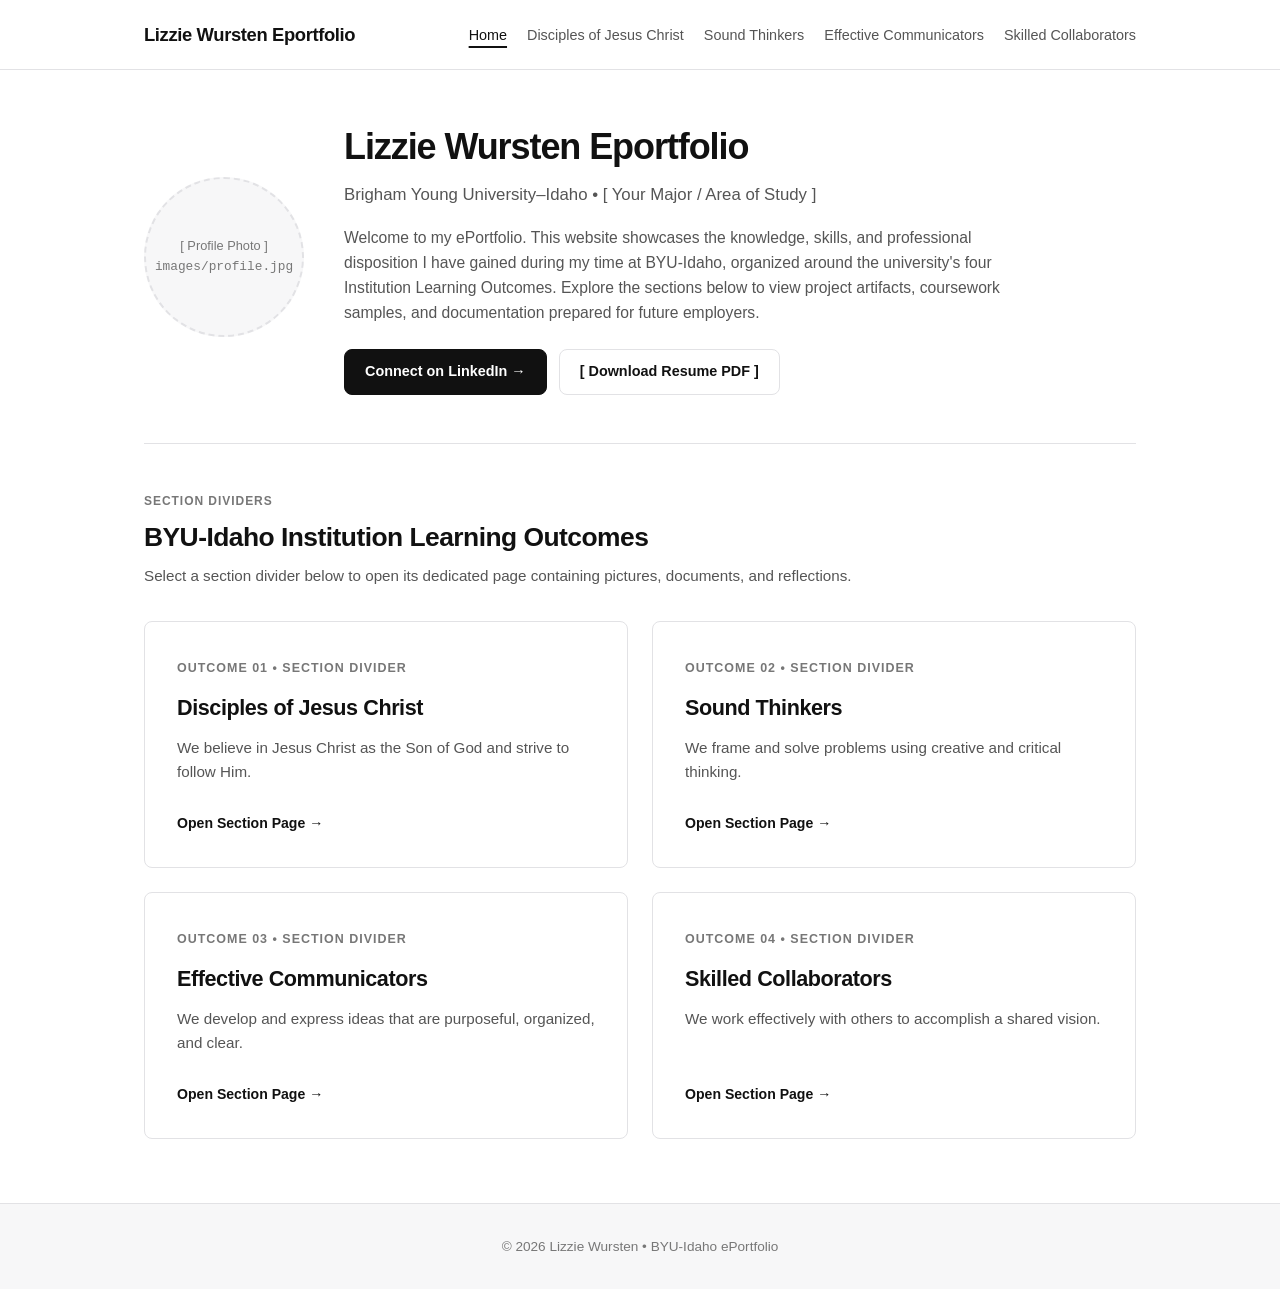
==== index.html @ 27310fdc "Initial commit" ====
<!DOCTYPE html>
<html lang="en">
<head>
  <meta charset="UTF-8">
  <meta name="viewport" content="width=device-width, initial-scale=1.0">
  <title>Lizzie Wursten Eportfolio</title>
  <link rel="stylesheet" href="styles.css">
</head>
<body>

  <!-- Top Navigation -->
  <header class="site-header">
    <div class="header-inner">
      <a href="index.html" class="site-title">Lizzie Wursten Eportfolio</a>
      <nav aria-label="Main Navigation">
        <ul class="nav-links">
          <li><a href="index.html" class="active">Home</a></li>
          <li><a href="disciples-of-jesus-christ.html">Disciples of Jesus Christ</a></li>
          <li><a href="sound-thinkers.html">Sound Thinkers</a></li>
          <li><a href="effective-communicators.html">Effective Communicators</a></li>
          <li><a href="skilled-collaborators.html">Skilled Collaborators</a></li>
        </ul>
      </nav>
    </div>
  </header>

  <main>
    <!-- About Me / Employer Introduction Section -->
    <section class="about-hero" aria-label="About Lizzie Wursten">
      <!-- Replace the placeholder div below with: <img src="images/profile.jpg" alt="Lizzie Wursten"> -->
      <div class="profile-photo-placeholder">
        <span>[ Profile Photo ]</span>
        <code>images/profile.jpg</code>
      </div>

      <div class="about-content">
        <h1>Lizzie Wursten Eportfolio</h1>
        <p class="about-subtitle">Brigham Young University–Idaho &bull; [ Your Major / Area of Study ]</p>
        <p class="about-bio">
          Welcome to my ePortfolio. This website showcases the knowledge, skills, and professional disposition I have gained during my time at BYU-Idaho, organized around the university's four Institution Learning Outcomes. Explore the sections below to view project artifacts, coursework samples, and documentation prepared for future employers.
        </p>
        <div class="btn-group">
          <!-- Replace '#' with your actual LinkedIn profile URL -->
          <a href="https://www.linkedin.com/" target="_blank" rel="noopener noreferrer" class="btn btn-primary">
            Connect on LinkedIn &rarr;
          </a>
          <!-- Optional Resume Link: place your resume in the documents/ folder -->
          <a href="documents/resume.pdf" class="btn btn-outline">
            [ Download Resume PDF ]
          </a>
        </div>
      </div>
    </section>

    <!-- BYU-Idaho Institution Learning Outcomes (4 Clickable Section Divider Cards) -->
    <section aria-labelledby="outcomes-heading">
      <div class="section-heading-block">
        <div class="section-eyebrow">Section Dividers</div>
        <h2 id="outcomes-heading">BYU-Idaho Institution Learning Outcomes</h2>
        <p>Select a section divider below to open its dedicated page containing pictures, documents, and reflections.</p>
      </div>

      <div class="divider-grid">
        <!-- Outcome 1 Divider Card -->
        <a href="disciples-of-jesus-christ.html" class="divider-card">
          <div>
            <span class="divider-number">Outcome 01 &bull; Section Divider</span>
            <h3>Disciples of Jesus Christ</h3>
            <p>We believe in Jesus Christ as the Son of God and strive to follow Him.</p>
          </div>
          <span class="divider-cta">Open Section Page &rarr;</span>
        </a>

        <!-- Outcome 2 Divider Card -->
        <a href="sound-thinkers.html" class="divider-card">
          <div>
            <span class="divider-number">Outcome 02 &bull; Section Divider</span>
            <h3>Sound Thinkers</h3>
            <p>We frame and solve problems using creative and critical thinking.</p>
          </div>
          <span class="divider-cta">Open Section Page &rarr;</span>
        </a>

        <!-- Outcome 3 Divider Card -->
        <a href="effective-communicators.html" class="divider-card">
          <div>
            <span class="divider-number">Outcome 03 &bull; Section Divider</span>
            <h3>Effective Communicators</h3>
            <p>We develop and express ideas that are purposeful, organized, and clear.</p>
          </div>
          <span class="divider-cta">Open Section Page &rarr;</span>
        </a>

        <!-- Outcome 4 Divider Card -->
        <a href="skilled-collaborators.html" class="divider-card">
          <div>
            <span class="divider-number">Outcome 04 &bull; Section Divider</span>
            <h3>Skilled Collaborators</h3>
            <p>We work effectively with others to accomplish a shared vision.</p>
          </div>
          <span class="divider-cta">Open Section Page &rarr;</span>
        </a>
      </div>
    </section>
  </main>

  <footer class="site-footer">
    <p>&copy; 2026 Lizzie Wursten &bull; BYU-Idaho ePortfolio</p>
  </footer>

</body>
</html>
---- styles.css ----
/* Minimalist Modern Stylesheet - Lizzie Wursten ePortfolio */
:root {
  --bg-primary: #ffffff;
  --bg-secondary: #f7f7f8;
  --bg-tertiary: #ededf0;
  --text-primary: #111111;
  --text-secondary: #555555;
  --text-muted: #777777;
  --border-color: #e2e2e5;
  --accent-color: #111111;
  --accent-hover: #333333;
  --max-width: 1040px;
  --radius: 8px;
  --transition: 0.2s ease-in-out;
}

* {
  box-sizing: border-box;
  margin: 0;
  padding: 0;
}

body {
  font-family: -apple-system, BlinkMacSystemFont, "Segoe UI", Roboto, Helvetica, Arial, sans-serif;
  background-color: var(--bg-primary);
  color: var(--text-primary);
  line-height: 1.6;
  -webkit-font-smoothing: antialiased;
  display: flex;
  flex-direction: column;
  min-height: 100vh;
}

/* Header & Navigation */
.site-header {
  border-bottom: 1px solid var(--border-color);
  background-color: rgba(255, 255, 255, 0.95);
  position: sticky;
  top: 0;
  z-index: 100;
  backdrop-filter: blur(8px);
}

.header-inner {
  max-width: var(--max-width);
  margin: 0 auto;
  padding: 1.25rem 1.5rem;
  display: flex;
  justify-content: space-between;
  align-items: center;
  flex-wrap: wrap;
  gap: 1rem;
}

.site-title {
  font-size: 1.15rem;
  font-weight: 700;
  letter-spacing: -0.02em;
  color: var(--text-primary);
  text-decoration: none;
}

.nav-links {
  display: flex;
  gap: 1.25rem;
  list-style: none;
  flex-wrap: wrap;
}

.nav-links a {
  text-decoration: none;
  color: var(--text-secondary);
  font-size: 0.9rem;
  font-weight: 500;
  transition: color var(--transition);
}

.nav-links a:hover,
.nav-links a.active {
  color: var(--text-primary);
}

.nav-links a.active {
  text-decoration: underline;
  text-underline-offset: 6px;
  text-decoration-thickness: 2px;
}

/* Main Container */
main {
  flex: 1;
  max-width: var(--max-width);
  width: 100%;
  margin: 0 auto;
  padding: 3rem 1.5rem 4rem;
}

/* Hero / About Me Section */
.about-hero {
  display: grid;
  grid-template-columns: 160px 1fr;
  gap: 2.5rem;
  align-items: center;
  padding-bottom: 3rem;
  border-bottom: 1px solid var(--border-color);
  margin-bottom: 3rem;
}

.profile-photo-placeholder {
  width: 160px;
  height: 160px;
  border-radius: 50%;
  background-color: var(--bg-secondary);
  border: 2px dashed var(--border-color);
  display: flex;
  flex-direction: column;
  align-items: center;
  justify-content: center;
  text-align: center;
  padding: 1rem;
  color: var(--text-muted);
  font-size: 0.8rem;
  font-weight: 500;
  overflow: hidden;
}

.profile-photo-placeholder img {
  width: 100%;
  height: 100%;
  object-fit: cover;
}

.about-content h1 {
  font-size: 2.25rem;
  font-weight: 800;
  letter-spacing: -0.03em;
  margin-bottom: 0.35rem;
}

.about-subtitle {
  font-size: 1.05rem;
  color: var(--text-secondary);
  font-weight: 500;
  margin-bottom: 1rem;
}

.about-bio {
  color: var(--text-secondary);
  font-size: 0.98rem;
  max-width: 680px;
  margin-bottom: 1.5rem;
}

.btn-group {
  display: flex;
  gap: 0.75rem;
  flex-wrap: wrap;
}

.btn {
  display: inline-flex;
  align-items: center;
  gap: 0.5rem;
  padding: 0.65rem 1.25rem;
  border-radius: var(--radius);
  font-size: 0.9rem;
  font-weight: 600;
  text-decoration: none;
  transition: all var(--transition);
  cursor: pointer;
}

.btn-primary {
  background-color: var(--accent-color);
  color: #ffffff;
  border: 1px solid var(--accent-color);
}

.btn-primary:hover {
  background-color: var(--accent-hover);
}

.btn-outline {
  background-color: transparent;
  color: var(--text-primary);
  border: 1px solid var(--border-color);
}

.btn-outline:hover {
  border-color: var(--text-primary);
  background-color: var(--bg-secondary);
}

/* Section Divider Header on Home */
.section-heading-block {
  margin-bottom: 2rem;
}

.section-eyebrow {
  text-transform: uppercase;
  font-size: 0.75rem;
  font-weight: 700;
  letter-spacing: 0.08em;
  color: var(--text-muted);
  margin-bottom: 0.35rem;
}

.section-heading-block h2 {
  font-size: 1.65rem;
  font-weight: 700;
  letter-spacing: -0.02em;
}

.section-heading-block p {
  color: var(--text-secondary);
  font-size: 0.95rem;
  margin-top: 0.35rem;
}

/* 4 Clickable Section Divider Cards (Home Screen) */
.divider-grid {
  display: grid;
  grid-template-columns: repeat(2, 1fr);
  gap: 1.5rem;
}

.divider-card {
  display: flex;
  flex-direction: column;
  justify-content: space-between;
  background-color: var(--bg-primary);
  border: 1px solid var(--border-color);
  border-radius: var(--radius);
  padding: 2rem;
  text-decoration: none;
  color: inherit;
  transition: transform var(--transition), border-color var(--transition), box-shadow var(--transition);
}

.divider-card:hover {
  transform: translateY(-3px);
  border-color: var(--text-primary);
  box-shadow: 0 10px 24px rgba(0, 0, 0, 0.05);
}

.divider-number {
  font-size: 0.78rem;
  font-weight: 700;
  text-transform: uppercase;
  letter-spacing: 0.08em;
  color: var(--text-muted);
  margin-bottom: 0.75rem;
  display: inline-block;
}

.divider-card h3 {
  font-size: 1.35rem;
  font-weight: 700;
  letter-spacing: -0.02em;
  margin-bottom: 0.65rem;
  color: var(--text-primary);
}

.divider-card p {
  color: var(--text-secondary);
  font-size: 0.95rem;
  margin-bottom: 1.75rem;
}

.divider-cta {
  font-size: 0.88rem;
  font-weight: 600;
  color: var(--text-primary);
  display: inline-flex;
  align-items: center;
  gap: 0.4rem;
}

/* Individual Outcome Page Styling */
.breadcrumb {
  margin-bottom: 1.5rem;
}

.breadcrumb a {
  text-decoration: none;
  font-size: 0.88rem;
  font-weight: 600;
  color: var(--text-secondary);
  display: inline-flex;
  align-items: center;
  gap: 0.4rem;
}

.breadcrumb a:hover {
  color: var(--text-primary);
}

.outcome-divider-banner {
  background-color: var(--text-primary);
  color: #ffffff;
  padding: 2.75rem 2.5rem;
  border-radius: var(--radius);
  margin-bottom: 2.5rem;
}

.outcome-divider-banner .divider-label {
  font-size: 0.75rem;
  text-transform: uppercase;
  letter-spacing: 0.1em;
  color: #bbbbbb;
  font-weight: 700;
  display: block;
  margin-bottom: 0.5rem;
}

.outcome-divider-banner h1 {
  font-size: 2.1rem;
  font-weight: 800;
  letter-spacing: -0.02em;
  margin-bottom: 0.6rem;
}

.outcome-divider-banner p {
  font-size: 1.05rem;
  color: #e0e0e0;
  max-width: 700px;
}

/* Page Content Wrapper */
.page-section-title {
  display: flex;
  justify-content: space-between;
  align-items: baseline;
  border-bottom: 2px solid var(--text-primary);
  padding-bottom: 0.75rem;
  margin-bottom: 2rem;
  flex-wrap: wrap;
  gap: 0.5rem;
}

.page-section-title h2 {
  font-size: 1.4rem;
  font-weight: 700;
  letter-spacing: -0.01em;
}

.page-section-title span {
  font-size: 0.85rem;
  color: var(--text-muted);
}

/* Artifact Grid (Pictures & Documents) */
.artifacts-grid {
  display: grid;
  grid-template-columns: repeat(2, 1fr);
  gap: 1.75rem;
  margin-bottom: 3rem;
}

.artifact-card {
  border: 1px solid var(--border-color);
  border-radius: var(--radius);
  overflow: hidden;
  background-color: var(--bg-primary);
  display: flex;
  flex-direction: column;
}

.image-placeholder {
  background-color: var(--bg-secondary);
  border-bottom: 1px dashed var(--border-color);
  height: 220px;
  display: flex;
  flex-direction: column;
  align-items: center;
  justify-content: center;
  color: var(--text-muted);
  font-size: 0.85rem;
  padding: 1.5rem;
  text-align: center;
}

.image-placeholder code {
  margin-top: 0.4rem;
  font-size: 0.78rem;
  background: var(--bg-tertiary);
  padding: 0.2rem 0.5rem;
  border-radius: 4px;
  color: var(--text-secondary);
}

.artifact-body {
  padding: 1.5rem;
  flex: 1;
  display: flex;
  flex-direction: column;
}

.artifact-tag {
  font-size: 0.72rem;
  font-weight: 700;
  text-transform: uppercase;
  letter-spacing: 0.06em;
  color: var(--text-muted);
  margin-bottom: 0.4rem;
}

.artifact-body h3 {
  font-size: 1.15rem;
  font-weight: 700;
  margin-bottom: 0.5rem;
}

.artifact-body p {
  font-size: 0.92rem;
  color: var(--text-secondary);
  margin-bottom: 1.25rem;
  flex: 1;
}

/* Document List Card */
.documents-box {
  background-color: var(--bg-secondary);
  border: 1px solid var(--border-color);
  border-radius: var(--radius);
  padding: 1.75rem;
  margin-bottom: 2.5rem;
}

.documents-box h3 {
  font-size: 1.1rem;
  font-weight: 700;
  margin-bottom: 0.35rem;
}

.documents-box > p {
  font-size: 0.9rem;
  color: var(--text-secondary);
  margin-bottom: 1.25rem;
}

.doc-list {
  display: grid;
  gap: 0.75rem;
}

.doc-item {
  display: flex;
  justify-content: space-between;
  align-items: center;
  background-color: var(--bg-primary);
  border: 1px solid var(--border-color);
  padding: 1rem 1.25rem;
  border-radius: 6px;
  flex-wrap: wrap;
  gap: 1rem;
}

.doc-info strong {
  display: block;
  font-size: 0.95rem;
  color: var(--text-primary);
}

.doc-info span {
  font-size: 0.83rem;
  color: var(--text-muted);
}

/* Page Bottom Navigation */
.page- bottom-nav {
  display: flex;
  justify-content: space-between;
  padding-top: 2rem;
  border-top: 1px solid var(--border-color);
  gap: 1rem;
  flex-wrap: wrap;
}

/* Footer */
.site-footer {
  border-top: 1px solid var(--border-color);
  padding: 2rem 1.5rem;
  text-align: center;
  font-size: 0.85rem;
  color: var(--text-muted);
  background-color: var(--bg-secondary);
}

/* Responsive */
@media (max-width: 768px) {
  .about-hero {
    grid-template-columns: 1fr;
    text-align: left;
    gap: 1.5rem;
  }
  .divider-grid,
  .artifacts-grid {
    grid-template-columns: 1fr;
  }
  .outcome-divider-banner {
    padding: 2rem 1.5rem;
  }
  .outcome-divider-banner h1 {
    font-size: 1.65rem;
  }
}
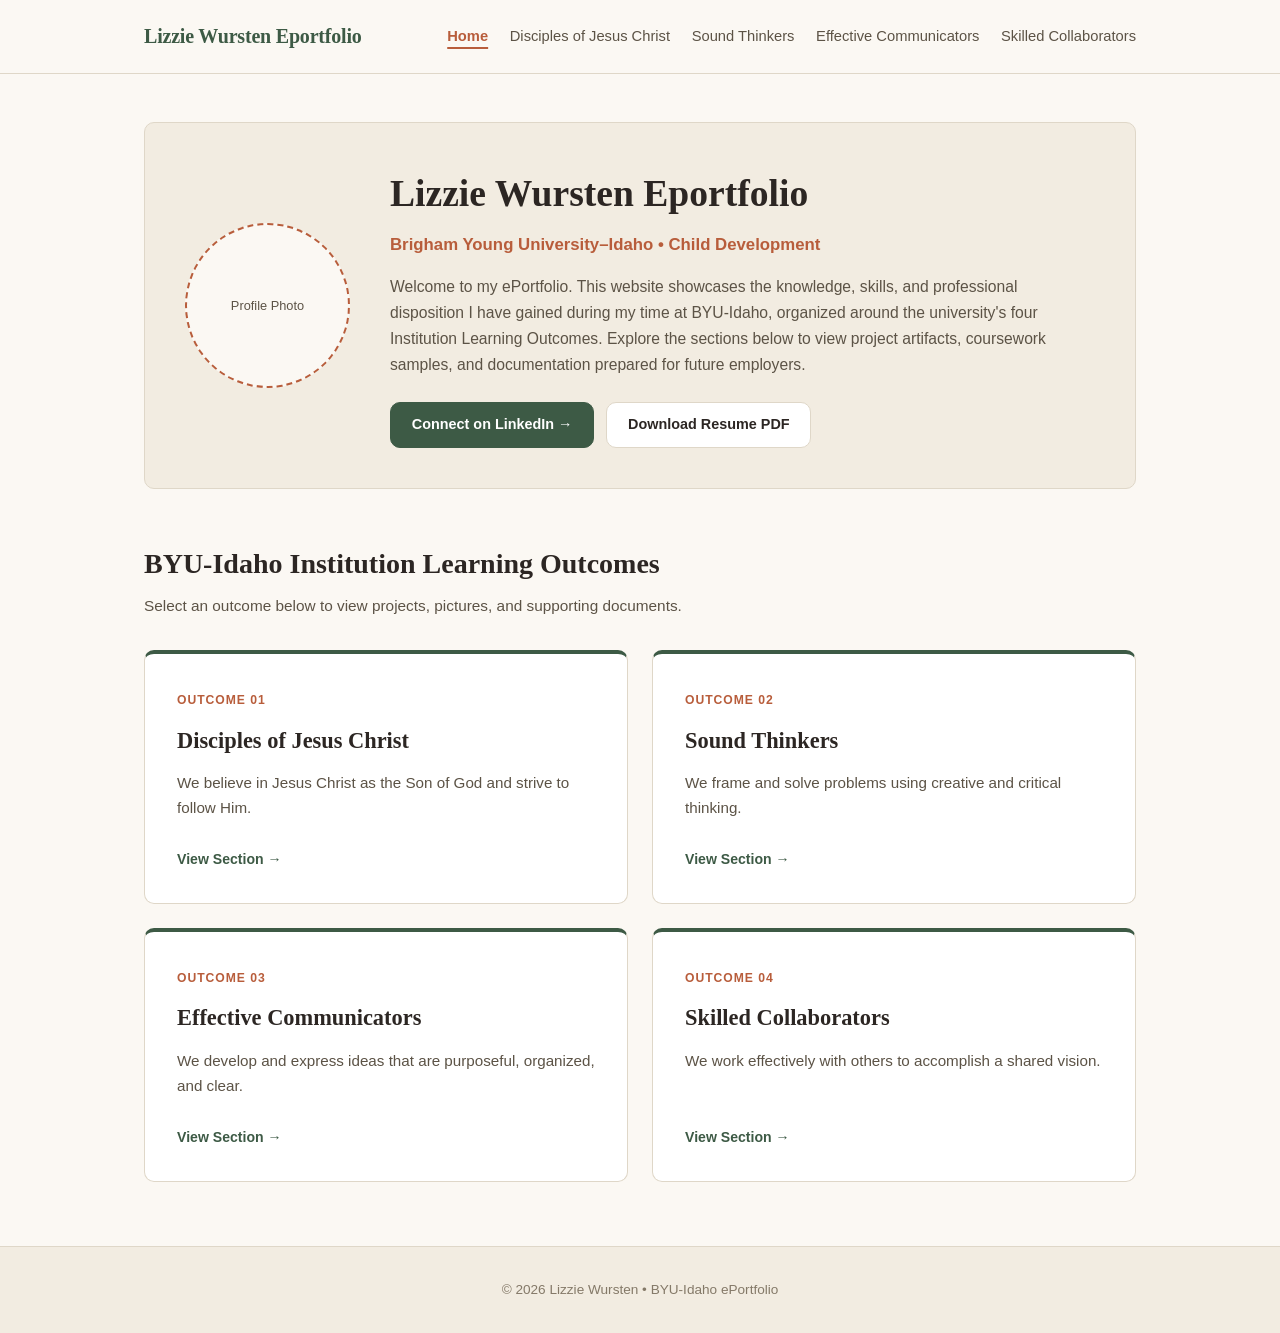
==== commit 746a2293: "Update links etc" ====
--- a/index.html
+++ b/index.html
@@ -27,78 +27,73 @@
   <main>
     <!-- About Me / Employer Introduction Section -->
     <section class="about-hero" aria-label="About Lizzie Wursten">
-      <!-- Replace the placeholder div below with: <img src="images/profile.jpg" alt="Lizzie Wursten"> -->
       <div class="profile-photo-placeholder">
-        <span>[ Profile Photo ]</span>
-        <code>images/profile.jpg</code>
+        <span>Profile Photo</span>
       </div>
 
       <div class="about-content">
         <h1>Lizzie Wursten Eportfolio</h1>
-        <p class="about-subtitle">Brigham Young University–Idaho &bull; [ Your Major / Area of Study ]</p>
+        <p class="about-subtitle">Brigham Young University–Idaho &bull; Child Development</p>
         <p class="about-bio">
           Welcome to my ePortfolio. This website showcases the knowledge, skills, and professional disposition I have gained during my time at BYU-Idaho, organized around the university's four Institution Learning Outcomes. Explore the sections below to view project artifacts, coursework samples, and documentation prepared for future employers.
         </p>
         <div class="btn-group">
-          <!-- Replace '#' with your actual LinkedIn profile URL -->
-          <a href="https://www.linkedin.com/" target="_blank" rel="noopener noreferrer" class="btn btn-primary">
+          <a href="https://www.linkedin.com/in/lizzie-wursten-16b7ba449/" target="_blank" rel="noopener noreferrer" class="btn btn-primary">
             Connect on LinkedIn &rarr;
           </a>
-          <!-- Optional Resume Link: place your resume in the documents/ folder -->
           <a href="documents/resume.pdf" class="btn btn-outline">
-            [ Download Resume PDF ]
+            Download Resume PDF
           </a>
         </div>
       </div>
     </section>
 
-    <!-- BYU-Idaho Institution Learning Outcomes (4 Clickable Section Divider Cards) -->
+    <!-- BYU-Idaho Institution Learning Outcomes -->
     <section aria-labelledby="outcomes-heading">
       <div class="section-heading-block">
-        <div class="section-eyebrow">Section Dividers</div>
         <h2 id="outcomes-heading">BYU-Idaho Institution Learning Outcomes</h2>
-        <p>Select a section divider below to open its dedicated page containing pictures, documents, and reflections.</p>
+        <p>Select an outcome below to view projects, pictures, and supporting documents.</p>
       </div>
 
       <div class="divider-grid">
-        <!-- Outcome 1 Divider Card -->
+        <!-- Outcome 1 Card -->
         <a href="disciples-of-jesus-christ.html" class="divider-card">
           <div>
-            <span class="divider-number">Outcome 01 &bull; Section Divider</span>
+            <span class="divider-number">Outcome 01</span>
             <h3>Disciples of Jesus Christ</h3>
             <p>We believe in Jesus Christ as the Son of God and strive to follow Him.</p>
           </div>
-          <span class="divider-cta">Open Section Page &rarr;</span>
+          <span class="divider-cta">View Section &rarr;</span>
         </a>
 
-        <!-- Outcome 2 Divider Card -->
+        <!-- Outcome 2 Card -->
         <a href="sound-thinkers.html" class="divider-card">
           <div>
-            <span class="divider-number">Outcome 02 &bull; Section Divider</span>
+            <span class="divider-number">Outcome 02</span>
             <h3>Sound Thinkers</h3>
             <p>We frame and solve problems using creative and critical thinking.</p>
           </div>
-          <span class="divider-cta">Open Section Page &rarr;</span>
+          <span class="divider-cta">View Section &rarr;</span>
         </a>
 
-        <!-- Outcome 3 Divider Card -->
+        <!-- Outcome 3 Card -->
         <a href="effective-communicators.html" class="divider-card">
           <div>
-            <span class="divider-number">Outcome 03 &bull; Section Divider</span>
+            <span class="divider-number">Outcome 03</span>
             <h3>Effective Communicators</h3>
             <p>We develop and express ideas that are purposeful, organized, and clear.</p>
           </div>
-          <span class="divider-cta">Open Section Page &rarr;</span>
+          <span class="divider-cta">View Section &rarr;</span>
         </a>
 
-        <!-- Outcome 4 Divider Card -->
+        <!-- Outcome 4 Card -->
         <a href="skilled-collaborators.html" class="divider-card">
           <div>
-            <span class="divider-number">Outcome 04 &bull; Section Divider</span>
+            <span class="divider-number">Outcome 04</span>
             <h3>Skilled Collaborators</h3>
             <p>We work effectively with others to accomplish a shared vision.</p>
           </div>
-          <span class="divider-cta">Open Section Page &rarr;</span>
+          <span class="divider-cta">View Section &rarr;</span>
         </a>
       </div>
     </section>
--- a/styles.css
+++ b/styles.css
@@ -1,17 +1,22 @@
-/* Minimalist Modern Stylesheet - Lizzie Wursten ePortfolio */
+/* Warm & Academic Stylesheet - Lizzie Wursten ePortfolio */
 :root {
-  --bg-primary: #ffffff;
-  --bg-secondary: #f7f7f8;
-  --bg-tertiary: #ededf0;
-  --text-primary: #111111;
-  --text-secondary: #555555;
-  --text-muted: #777777;
-  --border-color: #e2e2e5;
-  --accent-color: #111111;
-  --accent-hover: #333333;
+  --bg-primary: #fbf8f3;        /* Soft warm cream */
+  --bg-card: #ffffff;           /* Crisp ivory/white for cards */
+  --bg-secondary: #f2ece1;      /* Warm sand / parchment */
+  --bg-tertiary: #e6dec8;       /* Deeper warm stone */
+  --text-primary: #2c2623;      /* Deep espresso / warm charcoal */
+  --text-secondary: #5c5346;    /* Muted walnut brown */
+  --text-muted: #847968;        /* Warm taupe */
+  --border-color: #dfd7c8;      /* Subtle warm border */
+  --accent-sage: #3d5a45;       /* Deep academic sage green */
+  --accent-sage-hover: #2d4434; /* Darker sage for hover */
+  --accent-terracotta: #b85d3b; /* Warm terracotta highlight */
+  --accent-terracotta-soft: #f5e6df;
   --max-width: 1040px;
-  --radius: 8px;
+  --radius: 10px;
   --transition: 0.2s ease-in-out;
+  --font-serif: "Georgia", "Times New Roman", Times, serif;
+  --font-sans: -apple-system, BlinkMacSystemFont, "Segoe UI", Roboto, Helvetica, Arial, sans-serif;
 }
 
 * {
@@ -21,20 +26,24 @@
 }
 
 body {
-  font-family: -apple-system, BlinkMacSystemFont, "Segoe UI", Roboto, Helvetica, Arial, sans-serif;
+  font-family: var(--font-sans);
   background-color: var(--bg-primary);
   color: var(--text-primary);
-  line-height: 1.6;
+  line-height: 1.65;
   -webkit-font-smoothing: antialiased;
   display: flex;
   flex-direction: column;
   min-height: 100vh;
+}
+
+h1, h2, h3, .site-title {
+  font-family: var(--font-serif);
 }
 
 /* Header & Navigation */
 .site-header {
   border-bottom: 1px solid var(--border-color);
-  background-color: rgba(255, 255, 255, 0.95);
+  background-color: rgba(251, 248, 243, 0.95);
   position: sticky;
   top: 0;
   z-index: 100;
@@ -53,16 +62,16 @@
 }
 
 .site-title {
-  font-size: 1.15rem;
-  font-weight: 700;
-  letter-spacing: -0.02em;
-  color: var(--text-primary);
+  font-size: 1.25rem;
+  font-weight: 700;
+  letter-spacing: -0.01em;
+  color: var(--accent-sage);
   text-decoration: none;
 }
 
 .nav-links {
   display: flex;
-  gap: 1.25rem;
+  gap: 1.35rem;
   list-style: none;
   flex-wrap: wrap;
 }
@@ -70,20 +79,21 @@
 .nav-links a {
   text-decoration: none;
   color: var(--text-secondary);
-  font-size: 0.9rem;
+  font-size: 0.92rem;
   font-weight: 500;
   transition: color var(--transition);
 }
 
 .nav-links a:hover,
 .nav-links a.active {
-  color: var(--text-primary);
+  color: var(--accent-terracotta);
 }
 
 .nav-links a.active {
   text-decoration: underline;
   text-underline-offset: 6px;
   text-decoration-thickness: 2px;
+  font-weight: 600;
 }
 
 /* Main Container */
@@ -98,27 +108,29 @@
 /* Hero / About Me Section */
 .about-hero {
   display: grid;
-  grid-template-columns: 160px 1fr;
+  grid-template-columns: 165px 1fr;
   gap: 2.5rem;
   align-items: center;
-  padding-bottom: 3rem;
-  border-bottom: 1px solid var(--border-color);
-  margin-bottom: 3rem;
+  padding: 2.5rem;
+  background-color: var(--bg-secondary);
+  border: 1px solid var(--border-color);
+  border-radius: var(--radius);
+  margin-bottom: 3.25rem;
 }
 
 .profile-photo-placeholder {
-  width: 160px;
-  height: 160px;
+  width: 165px;
+  height: 165px;
   border-radius: 50%;
-  background-color: var(--bg-secondary);
-  border: 2px dashed var(--border-color);
+  background-color: var(--bg-primary);
+  border: 2px dashed var(--accent-terracotta);
   display: flex;
   flex-direction: column;
   align-items: center;
   justify-content: center;
   text-align: center;
   padding: 1rem;
-  color: var(--text-muted);
+  color: var(--text-secondary);
   font-size: 0.8rem;
   font-weight: 500;
   overflow: hidden;
@@ -131,16 +143,16 @@
 }
 
 .about-content h1 {
-  font-size: 2.25rem;
-  font-weight: 800;
-  letter-spacing: -0.03em;
+  font-size: 2.35rem;
+  font-weight: 700;
+  color: var(--text-primary);
   margin-bottom: 0.35rem;
 }
 
 .about-subtitle {
   font-size: 1.05rem;
-  color: var(--text-secondary);
-  font-weight: 500;
+  color: var(--accent-terracotta);
+  font-weight: 600;
   margin-bottom: 1rem;
 }
 
@@ -161,7 +173,7 @@
   display: inline-flex;
   align-items: center;
   gap: 0.5rem;
-  padding: 0.65rem 1.25rem;
+  padding: 0.65rem 1.3rem;
   border-radius: var(--radius);
   font-size: 0.9rem;
   font-weight: 600;
@@ -171,24 +183,26 @@
 }
 
 .btn-primary {
-  background-color: var(--accent-color);
+  background-color: var(--accent-sage);
   color: #ffffff;
-  border: 1px solid var(--accent-color);
+  border: 1px solid var(--accent-sage);
 }
 
 .btn-primary:hover {
-  background-color: var(--accent-hover);
+  background-color: var(--accent-sage-hover);
+  border-color: var(--accent-sage-hover);
 }
 
 .btn-outline {
-  background-color: transparent;
+  background-color: var(--bg-card);
   color: var(--text-primary);
   border: 1px solid var(--border-color);
 }
 
 .btn-outline:hover {
-  border-color: var(--text-primary);
-  background-color: var(--bg-secondary);
+  border-color: var(--accent-terracotta);
+  color: var(--accent-terracotta);
+  background-color: var(--bg-primary);
 }
 
 /* Section Divider Header on Home */
@@ -198,22 +212,22 @@
 
 .section-eyebrow {
   text-transform: uppercase;
-  font-size: 0.75rem;
-  font-weight: 700;
-  letter-spacing: 0.08em;
-  color: var(--text-muted);
+  font-size: 0.76rem;
+  font-weight: 700;
+  letter-spacing: 0.09em;
+  color: var(--accent-terracotta);
   margin-bottom: 0.35rem;
 }
 
 .section-heading-block h2 {
-  font-size: 1.65rem;
-  font-weight: 700;
-  letter-spacing: -0.02em;
+  font-size: 1.75rem;
+  font-weight: 700;
+  color: var(--text-primary);
 }
 
 .section-heading-block p {
   color: var(--text-secondary);
-  font-size: 0.95rem;
+  font-size: 0.96rem;
   margin-top: 0.35rem;
 }
 
@@ -228,8 +242,9 @@
   display: flex;
   flex-direction: column;
   justify-content: space-between;
-  background-color: var(--bg-primary);
+  background-color: var(--bg-card);
   border: 1px solid var(--border-color);
+  border-top: 4px solid var(--accent-sage);
   border-radius: var(--radius);
   padding: 2rem;
   text-decoration: none;
@@ -239,24 +254,24 @@
 
 .divider-card:hover {
   transform: translateY(-3px);
-  border-color: var(--text-primary);
-  box-shadow: 0 10px 24px rgba(0, 0, 0, 0.05);
+  border-color: var(--accent-terracotta);
+  border-top-color: var(--accent-terracotta);
+  box-shadow: 0 12px 26px rgba(60, 45, 30, 0.08);
 }
 
 .divider-number {
-  font-size: 0.78rem;
+  font-size: 0.76rem;
   font-weight: 700;
   text-transform: uppercase;
   letter-spacing: 0.08em;
-  color: var(--text-muted);
+  color: var(--accent-terracotta);
   margin-bottom: 0.75rem;
   display: inline-block;
 }
 
 .divider-card h3 {
-  font-size: 1.35rem;
-  font-weight: 700;
-  letter-spacing: -0.02em;
+  font-size: 1.4rem;
+  font-weight: 700;
   margin-bottom: 0.65rem;
   color: var(--text-primary);
 }
@@ -270,10 +285,14 @@
 .divider-cta {
   font-size: 0.88rem;
   font-weight: 600;
-  color: var(--text-primary);
+  color: var(--accent-sage);
   display: inline-flex;
   align-items: center;
   gap: 0.4rem;
+}
+
+.divider-card:hover .divider-cta {
+  color: var(--accent-terracotta);
 }
 
 /* Individual Outcome Page Styling */
@@ -292,37 +311,39 @@
 }
 
 .breadcrumb a:hover {
-  color: var(--text-primary);
+  color: var(--accent-terracotta);
 }
 
 .outcome-divider-banner {
-  background-color: var(--text-primary);
-  color: #ffffff;
+  background-color: var(--accent-sage);
+  color: #fbf8f3;
   padding: 2.75rem 2.5rem;
   border-radius: var(--radius);
+  border-left: 6px solid var(--accent-terracotta);
   margin-bottom: 2.5rem;
+  box-shadow: 0 8px 20px rgba(61, 90, 69, 0.12);
 }
 
 .outcome-divider-banner .divider-label {
-  font-size: 0.75rem;
+  font-size: 0.76rem;
   text-transform: uppercase;
   letter-spacing: 0.1em;
-  color: #bbbbbb;
+  color: #dfeadf;
   font-weight: 700;
   display: block;
   margin-bottom: 0.5rem;
 }
 
 .outcome-divider-banner h1 {
-  font-size: 2.1rem;
-  font-weight: 800;
-  letter-spacing: -0.02em;
+  font-size: 2.15rem;
+  font-weight: 700;
   margin-bottom: 0.6rem;
+  color: #ffffff;
 }
 
 .outcome-divider-banner p {
   font-size: 1.05rem;
-  color: #e0e0e0;
+  color: #eef3ee;
   max-width: 700px;
 }
 
@@ -331,7 +352,7 @@
   display: flex;
   justify-content: space-between;
   align-items: baseline;
-  border-bottom: 2px solid var(--text-primary);
+  border-bottom: 2px solid var(--accent-sage);
   padding-bottom: 0.75rem;
   margin-bottom: 2rem;
   flex-wrap: wrap;
@@ -339,14 +360,15 @@
 }
 
 .page-section-title h2 {
-  font-size: 1.4rem;
-  font-weight: 700;
-  letter-spacing: -0.01em;
+  font-size: 1.5rem;
+  font-weight: 700;
+  color: var(--text-primary);
 }
 
 .page-section-title span {
   font-size: 0.85rem;
-  color: var(--text-muted);
+  color: var(--accent-terracotta);
+  font-weight: 600;
 }
 
 /* Artifact Grid (Pictures & Documents) */
@@ -361,9 +383,10 @@
   border: 1px solid var(--border-color);
   border-radius: var(--radius);
   overflow: hidden;
-  background-color: var(--bg-primary);
+  background-color: var(--bg-card);
   display: flex;
   flex-direction: column;
+  box-shadow: 0 4px 12px rgba(60, 45, 30, 0.04);
 }
 
 .image-placeholder {
@@ -374,19 +397,19 @@
   flex-direction: column;
   align-items: center;
   justify-content: center;
-  color: var(--text-muted);
+  color: var(--text-secondary);
   font-size: 0.85rem;
   padding: 1.5rem;
   text-align: center;
 }
 
 .image-placeholder code {
-  margin-top: 0.4rem;
+  margin-top: 0.45rem;
   font-size: 0.78rem;
   background: var(--bg-tertiary);
-  padding: 0.2rem 0.5rem;
+  padding: 0.2rem 0.55rem;
   border-radius: 4px;
-  color: var(--text-secondary);
+  color: var(--text-primary);
 }
 
 .artifact-body {
@@ -401,18 +424,19 @@
   font-weight: 700;
   text-transform: uppercase;
   letter-spacing: 0.06em;
-  color: var(--text-muted);
+  color: var(--accent-terracotta);
   margin-bottom: 0.4rem;
 }
 
 .artifact-body h3 {
-  font-size: 1.15rem;
+  font-size: 1.2rem;
   font-weight: 700;
   margin-bottom: 0.5rem;
+  color: var(--text-primary);
 }
 
 .artifact-body p {
-  font-size: 0.92rem;
+  font-size: 0.93rem;
   color: var(--text-secondary);
   margin-bottom: 1.25rem;
   flex: 1;
@@ -423,35 +447,36 @@
   background-color: var(--bg-secondary);
   border: 1px solid var(--border-color);
   border-radius: var(--radius);
-  padding: 1.75rem;
+  padding: 1.85rem;
   margin-bottom: 2.5rem;
 }
 
 .documents-box h3 {
-  font-size: 1.1rem;
+  font-size: 1.2rem;
   font-weight: 700;
   margin-bottom: 0.35rem;
+  color: var(--text-primary);
 }
 
 .documents-box > p {
-  font-size: 0.9rem;
+  font-size: 0.92rem;
   color: var(--text-secondary);
   margin-bottom: 1.25rem;
 }
 
 .doc-list {
   display: grid;
-  gap: 0.75rem;
+  gap: 0.8rem;
 }
 
 .doc-item {
   display: flex;
   justify-content: space-between;
   align-items: center;
-  background-color: var(--bg-primary);
+  background-color: var(--bg-card);
   border: 1px solid var(--border-color);
   padding: 1rem 1.25rem;
-  border-radius: 6px;
+  border-radius: 8px;
   flex-wrap: wrap;
   gap: 1rem;
 }
@@ -468,10 +493,10 @@
 }
 
 /* Page Bottom Navigation */
-.page- bottom-nav {
+.page-bottom-nav {
   display: flex;
   justify-content: space-between;
-  padding-top: 2rem;
+  padding-top: 1.5rem;
   border-top: 1px solid var(--border-color);
   gap: 1rem;
   flex-wrap: wrap;
@@ -493,6 +518,7 @@
     grid-template-columns: 1fr;
     text-align: left;
     gap: 1.5rem;
+    padding: 1.75rem;
   }
   .divider-grid,
   .artifacts-grid {
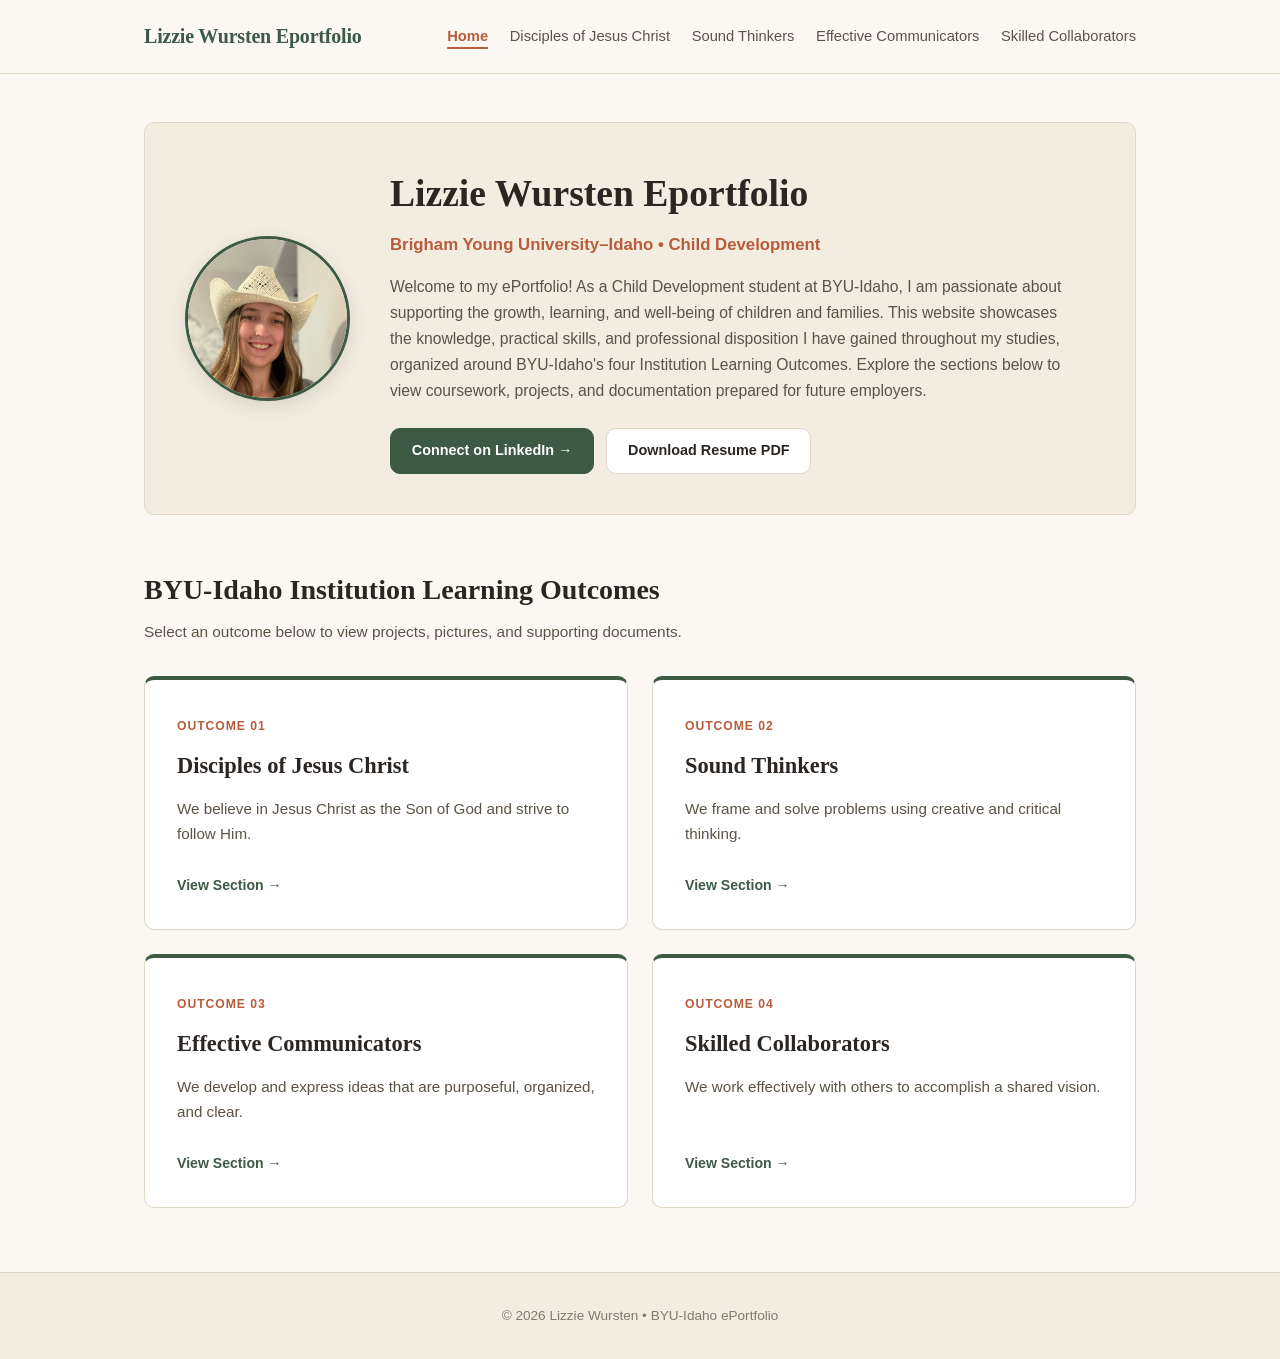
==== commit 6ab12f50: "add portfolio photo" ====
--- a/index.html
+++ b/index.html
@@ -28,14 +28,14 @@
     <!-- About Me / Employer Introduction Section -->
     <section class="about-hero" aria-label="About Lizzie Wursten">
       <div class="profile-photo-placeholder">
-        <span>Profile Photo</span>
+        <img src="images/profile.jpg" alt="Lizzie Wursten">
       </div>
 
       <div class="about-content">
         <h1>Lizzie Wursten Eportfolio</h1>
         <p class="about-subtitle">Brigham Young University–Idaho &bull; Child Development</p>
         <p class="about-bio">
-          Welcome to my ePortfolio. This website showcases the knowledge, skills, and professional disposition I have gained during my time at BYU-Idaho, organized around the university's four Institution Learning Outcomes. Explore the sections below to view project artifacts, coursework samples, and documentation prepared for future employers.
+          Welcome to my ePortfolio! As a Child Development student at BYU-Idaho, I am passionate about supporting the growth, learning, and well-being of children and families. This website showcases the knowledge, practical skills, and professional disposition I have gained throughout my studies, organized around BYU-Idaho's four Institution Learning Outcomes. Explore the sections below to view coursework, projects, and documentation prepared for future employers.
         </p>
         <div class="btn-group">
           <a href="https://www.linkedin.com/in/lizzie-wursten-16b7ba449/" target="_blank" rel="noopener noreferrer" class="btn btn-primary">
--- a/styles.css
+++ b/styles.css
@@ -123,13 +123,14 @@
   height: 165px;
   border-radius: 50%;
   background-color: var(--bg-primary);
-  border: 2px dashed var(--accent-terracotta);
+  border: 3px solid var(--accent-sage);
+  box-shadow: 0 6px 18px rgba(60, 45, 30, 0.12);
   display: flex;
   flex-direction: column;
   align-items: center;
   justify-content: center;
   text-align: center;
-  padding: 1rem;
+  padding: 0;
   color: var(--text-secondary);
   font-size: 0.8rem;
   font-weight: 500;
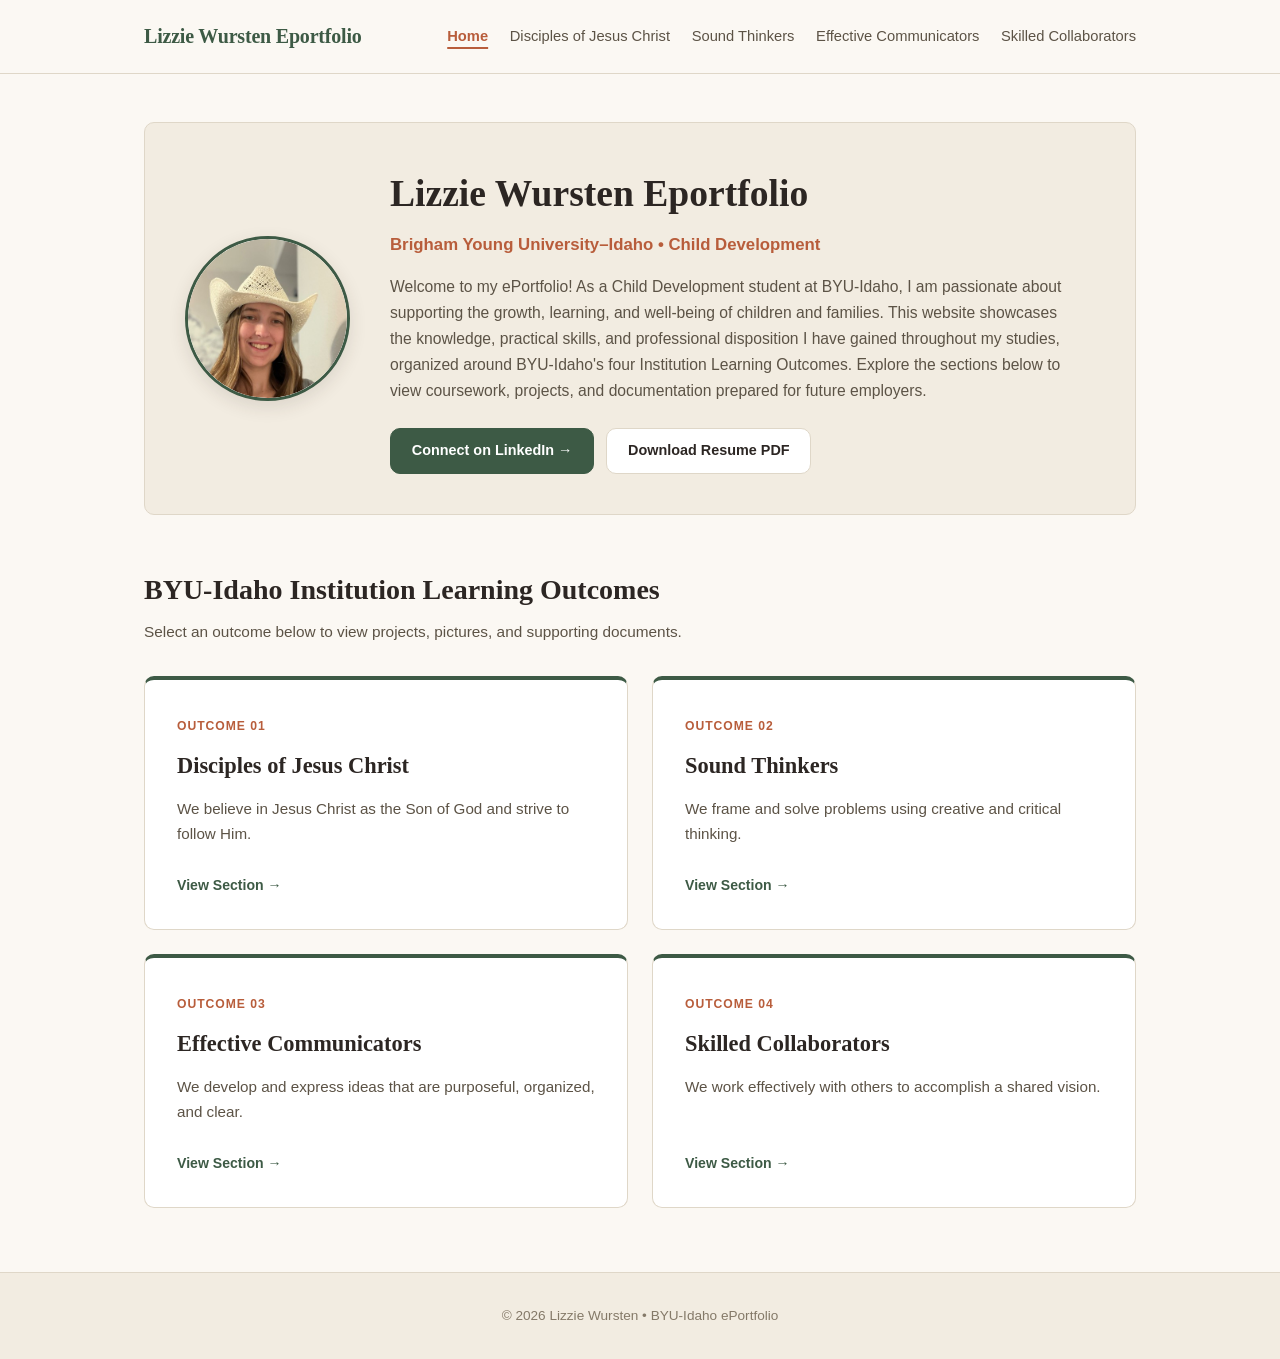
==== commit 64456a0d: "Fixed portfolio photo" ====
--- a/index.html
+++ b/index.html
@@ -27,8 +27,8 @@
   <main>
     <!-- About Me / Employer Introduction Section -->
     <section class="about-hero" aria-label="About Lizzie Wursten">
-      <div class="profile-photo-placeholder">
-        <img src="images/profile.jpg" alt="Lizzie Wursten">
+      <div class="profile-photo-placeholder" style="width: 165px; height: 165px; border-radius: 50%; overflow: hidden; padding: 0; border: 3px solid #3d5a45; box-shadow: 0 6px 18px rgba(60, 45, 30, 0.12); flex-shrink: 0; display: block;">
+        <img src="[data-uri]" alt="Lizzie Wursten" style="width: 100%; height: 100%; object-fit: cover; object-position: center; display: block; border-radius: 50%; margin: 0; padding: 0;">
       </div>
 
       <div class="about-content">
--- a/styles.css
+++ b/styles.css
@@ -118,30 +118,9 @@
   margin-bottom: 3.25rem;
 }
 
-.profile-photo-placeholder {
-  width: 165px;
-  height: 165px;
-  border-radius: 50%;
-  background-color: var(--bg-primary);
-  border: 3px solid var(--accent-sage);
-  box-shadow: 0 6px 18px rgba(60, 45, 30, 0.12);
-  display: flex;
-  flex-direction: column;
-  align-items: center;
-  justify-content: center;
-  text-align: center;
-  padding: 0;
-  color: var(--text-secondary);
-  font-size: 0.8rem;
-  font-weight: 500;
-  overflow: hidden;
-}
-
-.profile-photo-placeholder img {
-  width: 100%;
-  height: 100%;
-  object-fit: cover;
-}
+
+
+
 
 .about-content h1 {
   font-size: 2.35rem;
@@ -532,3 +511,27 @@
     font-size: 1.65rem;
   }
 }
+
+
+.profile-photo-placeholder {
+  width: 165px;
+  height: 165px;
+  border-radius: 50%;
+  background-color: var(--bg-primary);
+  border: 3px solid var(--accent-sage);
+  box-shadow: 0 6px 18px rgba(60, 45, 30, 0.12);
+  display: block; /* changed from flex to block to avoid potential flexbox resizing/shrink issues */
+  overflow: hidden;
+  padding: 0;
+  margin: 0;
+}
+
+.profile-photo-placeholder img {
+  width: 100%;
+  height: 100%;
+  display: block;
+  object-fit: cover;
+  border-radius: 50%;
+  margin: 0;
+  padding: 0;
+}
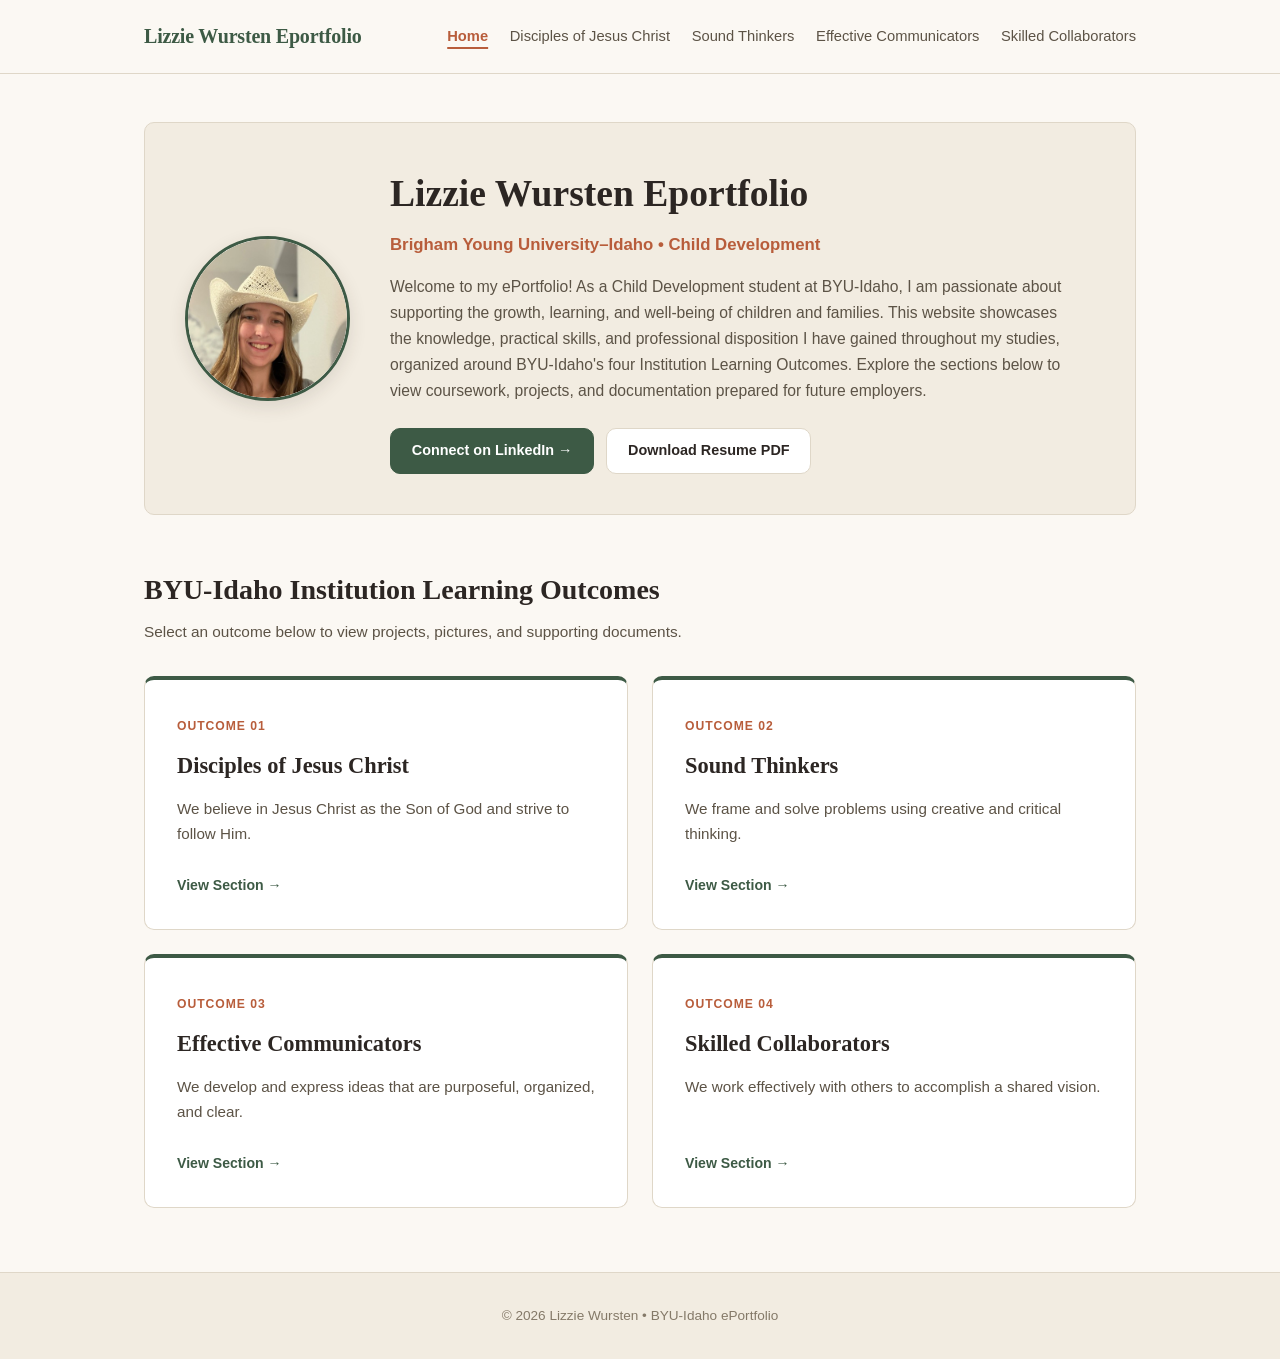
==== commit 4d4fd0c6: "Update code based on Claude check" ====
--- a/index.html
+++ b/index.html
@@ -4,6 +4,7 @@
   <meta charset="UTF-8">
   <meta name="viewport" content="width=device-width, initial-scale=1.0">
   <title>Lizzie Wursten Eportfolio</title>
+  <meta http-equiv="Content-Security-Policy" content="default-src 'self'; img-src 'self'; style-src 'self'; base-uri 'self'; form-action 'self'; object-src 'none'">
   <link rel="stylesheet" href="styles.css">
 </head>
 <body>
@@ -27,8 +28,8 @@
   <main>
     <!-- About Me / Employer Introduction Section -->
     <section class="about-hero" aria-label="About Lizzie Wursten">
-      <div class="profile-photo-placeholder" style="width: 165px; height: 165px; border-radius: 50%; overflow: hidden; padding: 0; border: 3px solid #3d5a45; box-shadow: 0 6px 18px rgba(60, 45, 30, 0.12); flex-shrink: 0; display: block;">
-        <img src="[data-uri]" alt="Lizzie Wursten" style="width: 100%; height: 100%; object-fit: cover; object-position: center; display: block; border-radius: 50%; margin: 0; padding: 0;">
+      <div class="profile-photo-placeholder">
+        <img src="images/profile.jpg" alt="Lizzie Wursten" width="165" height="165">
       </div>
 
       <div class="about-content">
@@ -41,7 +42,7 @@
           <a href="https://www.linkedin.com/in/lizzie-wursten-16b7ba449/" target="_blank" rel="noopener noreferrer" class="btn btn-primary">
             Connect on LinkedIn &rarr;
           </a>
-          <a href="documents/resume.pdf" class="btn btn-outline">
+          <a href="documents/lizzie-wursten-resume.pdf" class="btn btn-outline">
             Download Resume PDF
           </a>
         </div>
--- a/styles.css
+++ b/styles.css
@@ -47,7 +47,6 @@
   position: sticky;
   top: 0;
   z-index: 100;
-  backdrop-filter: blur(8px);
 }
 
 .header-inner {
@@ -520,7 +519,8 @@
   background-color: var(--bg-primary);
   border: 3px solid var(--accent-sage);
   box-shadow: 0 6px 18px rgba(60, 45, 30, 0.12);
-  display: block; /* changed from flex to block to avoid potential flexbox resizing/shrink issues */
+  display: block;
+  flex-shrink: 0;
   overflow: hidden;
   padding: 0;
   margin: 0;
@@ -534,4 +534,11 @@
   border-radius: 50%;
   margin: 0;
   padding: 0;
-}+}
+
+.artifact-img {
+  width: 100%;
+  height: 220px;
+  object-fit: cover;
+  display: block;
+}
